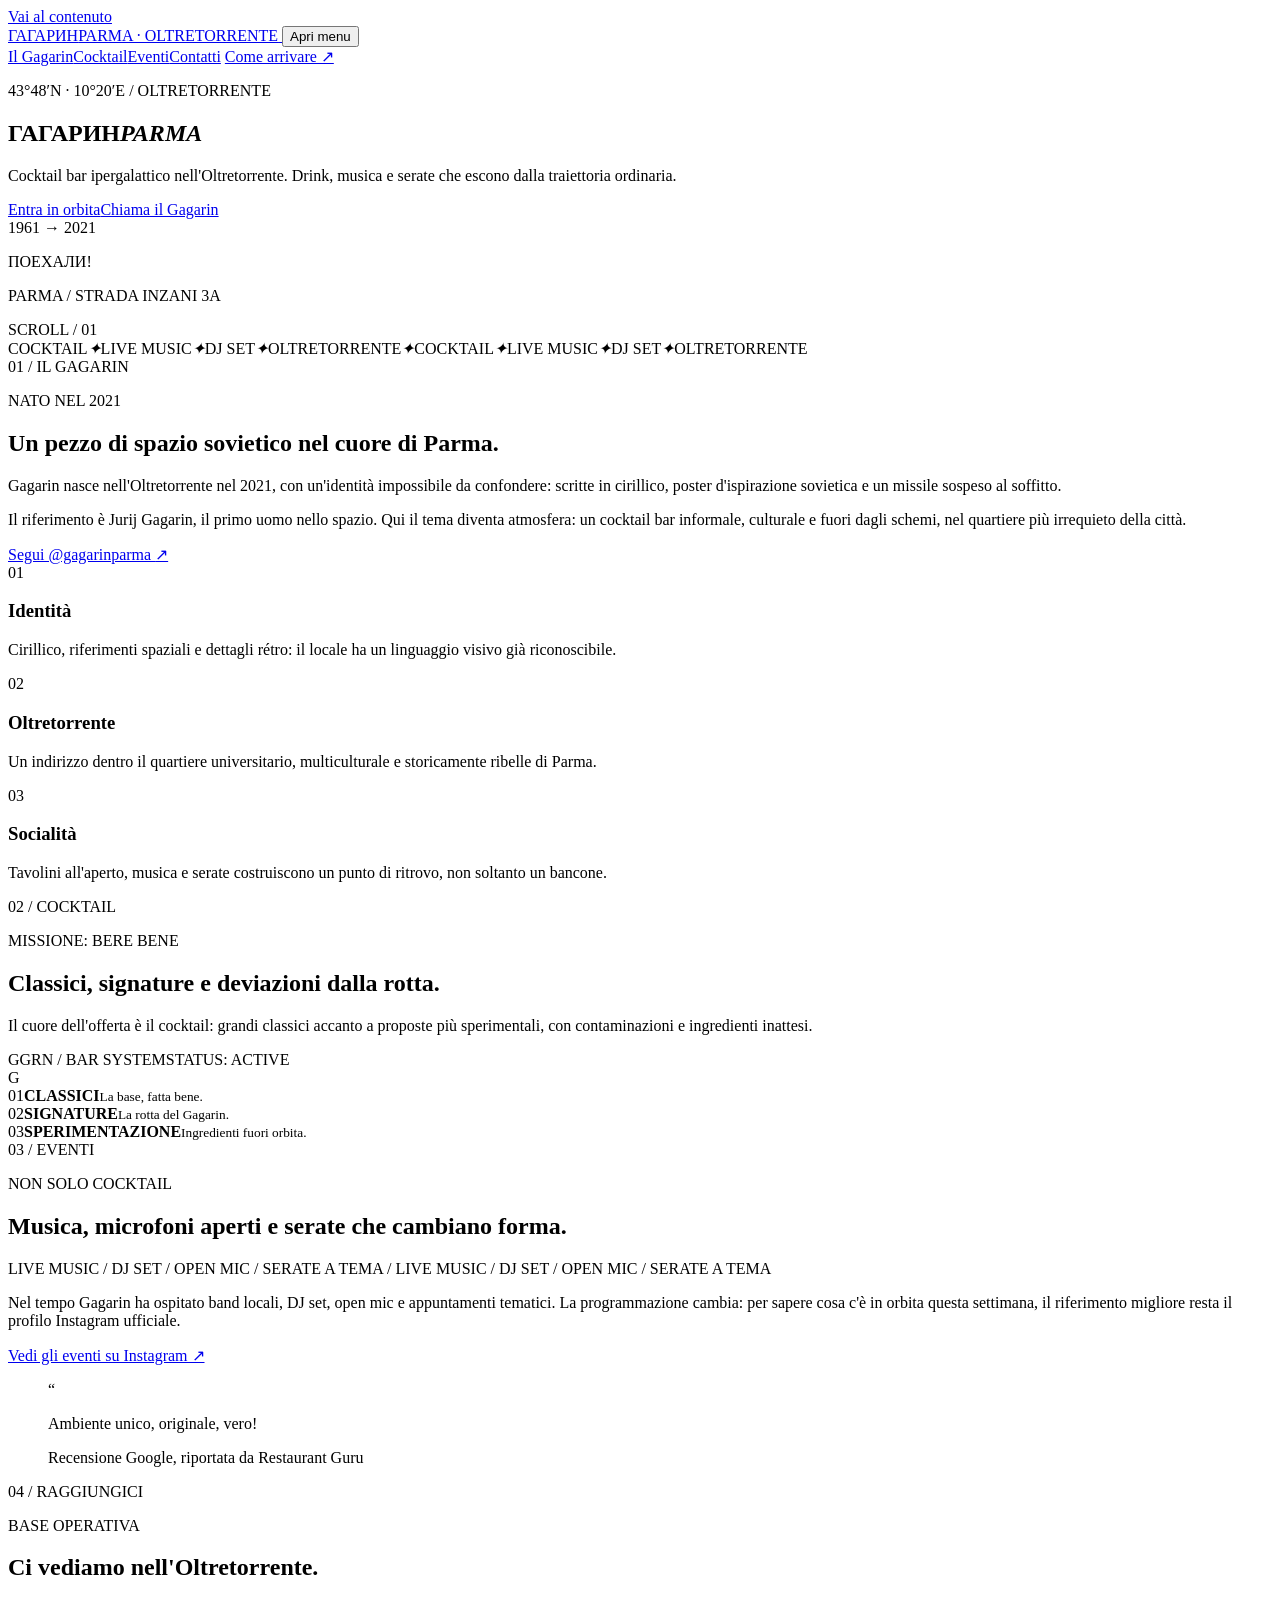
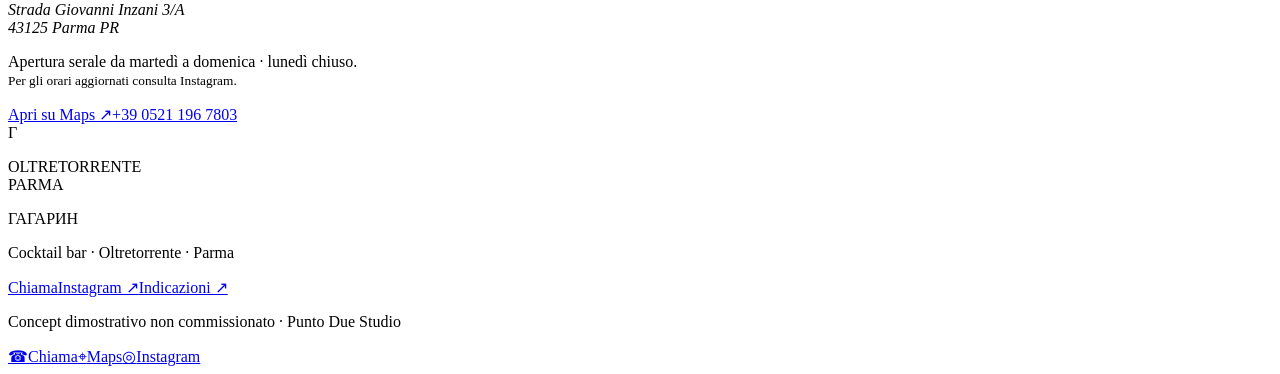
==== index.html @ 8538a8e5 "feat: add Gagarin demo homepage" ====
<!doctype html>
<html lang="it">
<head>
  <meta charset="utf-8">
  <meta name="viewport" content="width=device-width, initial-scale=1">
  <meta name="theme-color" content="#b62926">
  <title>Gagarin ГАГАРИН — Cocktail bar nell'Oltretorrente, Parma</title>
  <meta name="description" content="Concept demo per Gagarin ГАГАРИН, cocktail bar nell'Oltretorrente di Parma: cocktail, musica, eventi e atmosfera fuori orbita.">
  <meta property="og:title" content="Gagarin ГАГАРИН — Parma">
  <meta property="og:description" content="Cocktail bar ipergalattico nell'Oltretorrente: drink, musica ed eventi a Parma.">
  <meta property="og:type" content="website">
  <meta name="twitter:card" content="summary">
  <link rel="icon" href="assets/favicon.svg" type="image/svg+xml">
  <link rel="stylesheet" href="styles.css">
  <script type="application/ld+json">
  {
    "@context": "https://schema.org",
    "@type": "BarOrPub",
    "name": "Gagarin ГАГАРИН",
    "telephone": "+39 0521 196 7803",
    "address": {
      "@type": "PostalAddress",
      "streetAddress": "Strada Giovanni Inzani 3/A",
      "postalCode": "43125",
      "addressLocality": "Parma",
      "addressRegion": "PR",
      "addressCountry": "IT"
    },
    "sameAs": ["https://www.instagram.com/gagarinparma/"]
  }
  </script>
</head>
<body>
  <a class="skip-link" href="#main">Vai al contenuto</a>
  <header class="site-header" data-header>
    <a class="brand" href="#top" aria-label="Gagarin, torna all'inizio">
      <span class="brand-main">ГАГАРИН</span><span class="brand-sub">PARMA · OLTRETORRENTE</span>
    </a>
    <button class="menu-toggle" type="button" aria-expanded="false" aria-controls="site-nav" data-menu-toggle><span class="sr-only">Apri menu</span><span></span><span></span></button>
    <nav class="site-nav" id="site-nav" aria-label="Navigazione principale" data-nav>
      <a href="#gagarin">Il Gagarin</a><a href="#cocktail">Cocktail</a><a href="#eventi">Eventi</a><a href="#contatti">Contatti</a>
      <a class="nav-cta" href="https://www.google.com/maps/search/?api=1&query=Strada+Giovanni+Inzani+3%2FA+Parma" target="_blank" rel="noopener noreferrer">Come arrivare ↗</a>
    </nav>
  </header>
  <main id="main">
    <section class="hero" id="top" aria-labelledby="hero-title">
      <div class="hero-noise" aria-hidden="true"></div>
      <div class="hero-copy reveal">
        <p class="eyebrow">43°48′N · 10°20′E / OLTRETORRENTE</p>
        <h1 id="hero-title"><span>ГАГАРИН</span><em>PARMA</em></h1>
        <p class="hero-lead">Cocktail bar ipergalattico nell'Oltretorrente. Drink, musica e serate che escono dalla traiettoria ordinaria.</p>
        <div class="hero-actions"><a class="button button-primary" href="#cocktail">Entra in orbita</a><a class="button button-ghost" href="tel:+3905211967803">Chiama il Gagarin</a></div>
      </div>
      <div class="hero-poster reveal" aria-hidden="true">
        <div class="poster-stamp">1961 → 2021</div><div class="orbit orbit-one"></div><div class="orbit orbit-two"></div><div class="planet"></div>
        <div class="rocket"><span class="rocket-body"></span><span class="rocket-fin rocket-fin-a"></span><span class="rocket-fin rocket-fin-b"></span><span class="rocket-flame"></span></div>
        <p class="poster-word">ПОЕХАЛИ!</p><p class="poster-caption">PARMA / STRADA INZANI 3A</p>
      </div>
      <div class="hero-scroll" aria-hidden="true">SCROLL / 01</div>
    </section>
    <section class="ticker" aria-label="Caratteristiche del locale"><div class="ticker-track"><span>COCKTAIL</span><i>✦</i><span>LIVE MUSIC</span><i>✦</i><span>DJ SET</span><i>✦</i><span>OLTRETORRENTE</span><i>✦</i><span>COCKTAIL</span><i>✦</i><span>LIVE MUSIC</span><i>✦</i><span>DJ SET</span><i>✦</i><span>OLTRETORRENTE</span></div></section>
    <section class="section story" id="gagarin" aria-labelledby="story-title">
      <div class="section-index reveal">01 / IL GAGARIN</div>
      <div class="story-grid">
        <div class="story-heading reveal"><p class="eyebrow">NATO NEL 2021</p><h2 id="story-title">Un pezzo di spazio sovietico nel cuore di Parma.</h2></div>
        <div class="story-copy reveal"><p>Gagarin nasce nell'Oltretorrente nel 2021, con un'identità impossibile da confondere: scritte in cirillico, poster d'ispirazione sovietica e un missile sospeso al soffitto.</p><p>Il riferimento è Jurij Gagarin, il primo uomo nello spazio. Qui il tema diventa atmosfera: un cocktail bar informale, culturale e fuori dagli schemi, nel quartiere più irrequieto della città.</p><a class="text-link" href="https://www.instagram.com/gagarinparma/" target="_blank" rel="noopener noreferrer">Segui @gagarinparma <span>↗</span></a></div>
      </div>
      <div class="signal-grid" aria-label="Elementi distintivi del Gagarin">
        <article class="signal-card reveal"><span class="signal-number">01</span><h3>Identità</h3><p>Cirillico, riferimenti spaziali e dettagli rétro: il locale ha un linguaggio visivo già riconoscibile.</p></article>
        <article class="signal-card reveal"><span class="signal-number">02</span><h3>Oltretorrente</h3><p>Un indirizzo dentro il quartiere universitario, multiculturale e storicamente ribelle di Parma.</p></article>
        <article class="signal-card reveal"><span class="signal-number">03</span><h3>Socialità</h3><p>Tavolini all'aperto, musica e serate costruiscono un punto di ritrovo, non soltanto un bancone.</p></article>
      </div>
    </section>
    <section class="section cocktails" id="cocktail" aria-labelledby="cocktail-title">
      <div class="cocktail-intro reveal"><div class="section-index">02 / COCKTAIL</div><p class="eyebrow">MISSIONE: BERE BENE</p><h2 id="cocktail-title">Classici, signature e deviazioni dalla rotta.</h2><p>Il cuore dell'offerta è il cocktail: grandi classici accanto a proposte più sperimentali, con contaminazioni e ingredienti inattesi.</p></div>
      <div class="cocktail-console reveal"><div class="console-topline"><span>GGRN / BAR SYSTEM</span><span>STATUS: ACTIVE</span></div><div class="console-orbit" aria-hidden="true"><div class="console-core">G</div><span class="dot dot-a"></span><span class="dot dot-b"></span><span class="dot dot-c"></span></div><div class="console-list" aria-label="Tipologie di proposta"><div><span>01</span><strong>CLASSICI</strong><small>La base, fatta bene.</small></div><div><span>02</span><strong>SIGNATURE</strong><small>La rotta del Gagarin.</small></div><div><span>03</span><strong>SPERIMENTAZIONE</strong><small>Ingredienti fuori orbita.</small></div></div></div>
    </section>
    <section class="section events" id="eventi" aria-labelledby="events-title">
      <div class="events-heading reveal"><div class="section-index">03 / EVENTI</div><p class="eyebrow">NON SOLO COCKTAIL</p><h2 id="events-title">Musica, microfoni aperti e serate che cambiano forma.</h2></div>
      <div class="event-marquee" aria-hidden="true"><span>LIVE MUSIC / DJ SET / OPEN MIC / SERATE A TEMA / LIVE MUSIC / DJ SET / OPEN MIC / SERATE A TEMA</span></div>
      <div class="events-grid"><div class="event-copy reveal"><p>Nel tempo Gagarin ha ospitato band locali, DJ set, open mic e appuntamenti tematici. La programmazione cambia: per sapere cosa c'è in orbita questa settimana, il riferimento migliore resta il profilo Instagram ufficiale.</p><a class="button button-primary" href="https://www.instagram.com/gagarinparma/" target="_blank" rel="noopener noreferrer">Vedi gli eventi su Instagram ↗</a></div><blockquote class="review reveal"><span class="review-mark">“</span><p>Ambiente unico, originale, vero!</p><footer>Recensione Google, riportata da Restaurant Guru</footer></blockquote></div>
    </section>
    <section class="section visit" id="contatti" aria-labelledby="visit-title">
      <div class="visit-main reveal"><div class="section-index">04 / RAGGIUNGICI</div><p class="eyebrow">BASE OPERATIVA</p><h2 id="visit-title">Ci vediamo nell'Oltretorrente.</h2><address>Strada Giovanni Inzani 3/A<br>43125 Parma PR</address><p class="hours">Apertura serale da martedì a domenica · lunedì chiuso.<br><small>Per gli orari aggiornati consulta Instagram.</small></p><div class="visit-actions"><a class="button button-primary" href="https://www.google.com/maps/search/?api=1&query=Strada+Giovanni+Inzani+3%2FA+Parma" target="_blank" rel="noopener noreferrer">Apri su Maps ↗</a><a class="button button-ghost" href="tel:+3905211967803">+39 0521 196 7803</a></div></div>
      <div class="map-card reveal" aria-hidden="true"><div class="map-grid"></div><div class="map-route route-a"></div><div class="map-route route-b"></div><div class="map-pin"><span>Г</span></div><p>OLTRETORRENTE<br>PARMA</p></div>
    </section>
  </main>
  <footer class="site-footer"><div><span class="footer-logo">ГАГАРИН</span><p>Cocktail bar · Oltretorrente · Parma</p></div><div class="footer-links"><a href="tel:+3905211967803">Chiama</a><a href="https://www.instagram.com/gagarinparma/" target="_blank" rel="noopener noreferrer">Instagram ↗</a><a href="https://www.google.com/maps/search/?api=1&query=Strada+Giovanni+Inzani+3%2FA+Parma" target="_blank" rel="noopener noreferrer">Indicazioni ↗</a></div><p class="demo-note">Concept dimostrativo non commissionato · Punto Due Studio</p></footer>
  <nav class="mobile-dock" aria-label="Azioni rapide"><a href="tel:+3905211967803"><span>☎</span>Chiama</a><a href="https://www.google.com/maps/search/?api=1&query=Strada+Giovanni+Inzani+3%2FA+Parma" target="_blank" rel="noopener noreferrer"><span>⌖</span>Maps</a><a href="https://www.instagram.com/gagarinparma/" target="_blank" rel="noopener noreferrer"><span>◎</span>Instagram</a></nav>
  <script src="script.js" defer></script>
</body>
</html>
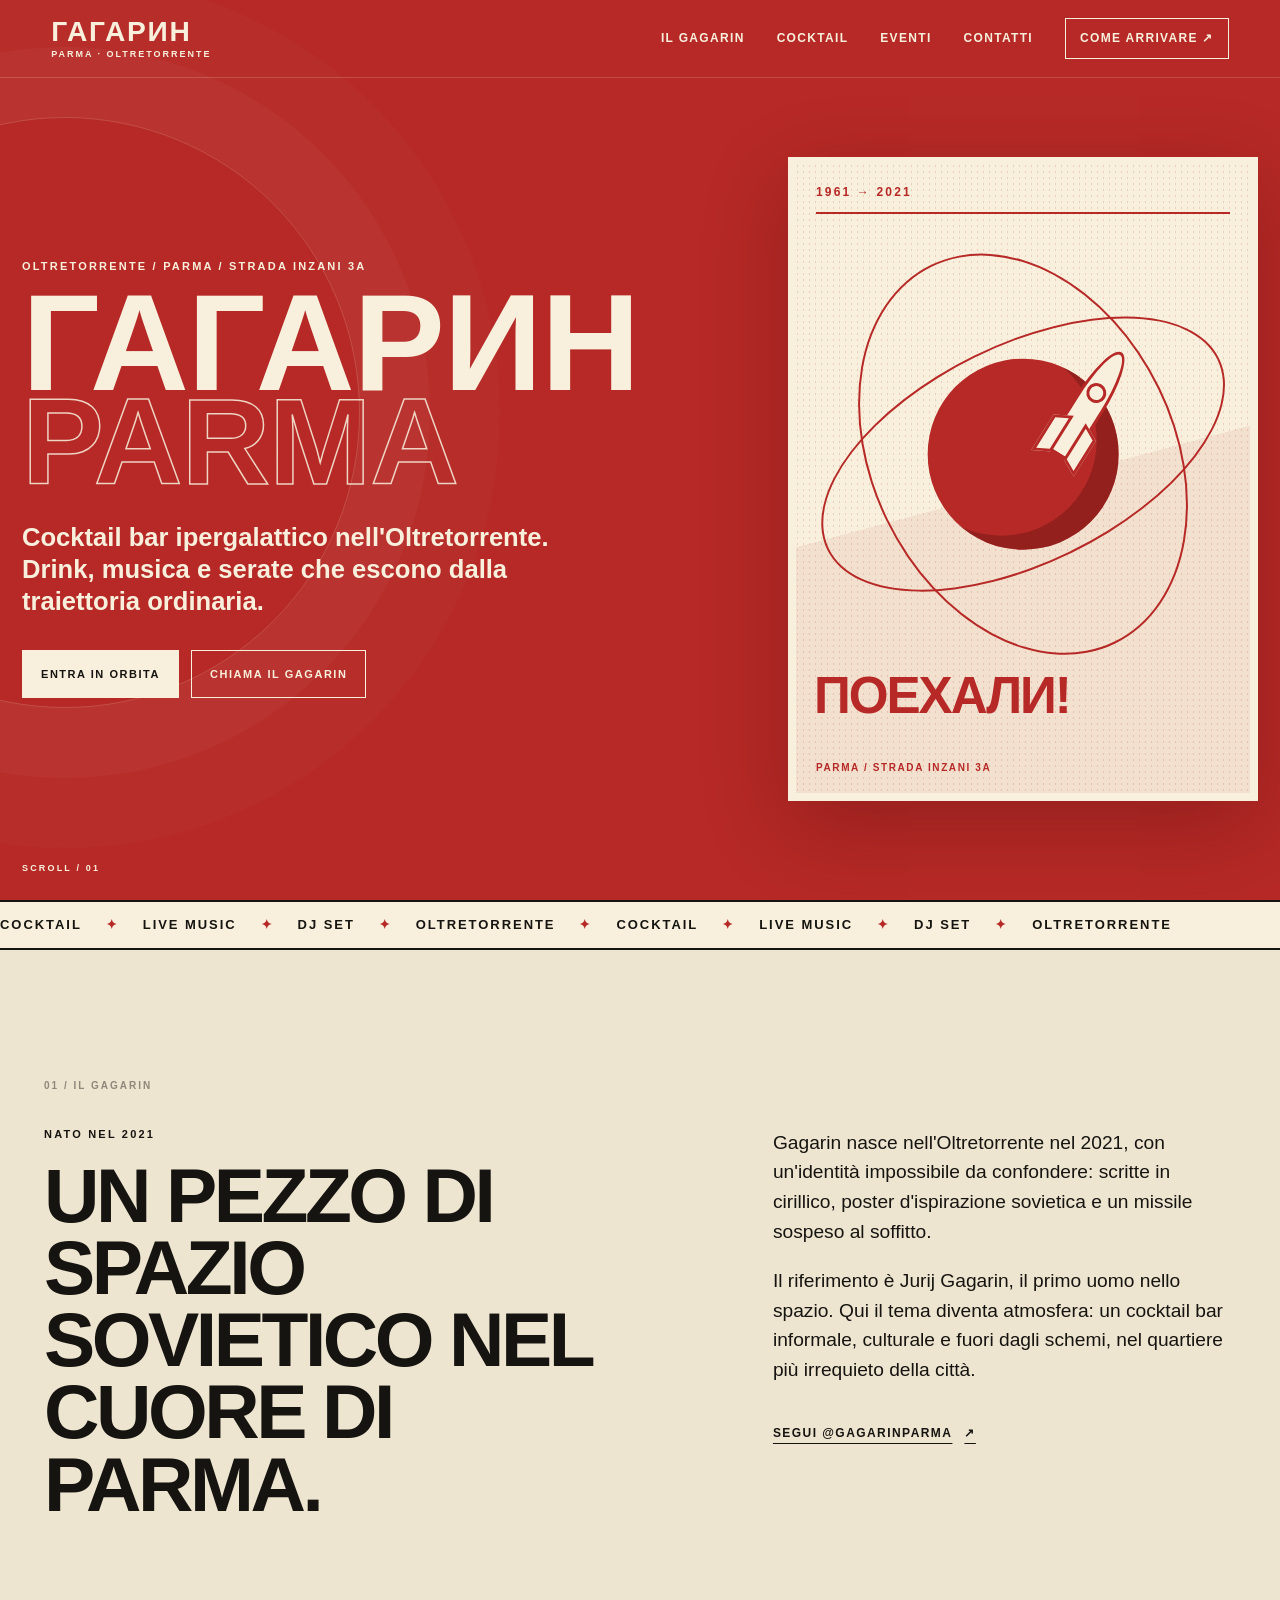
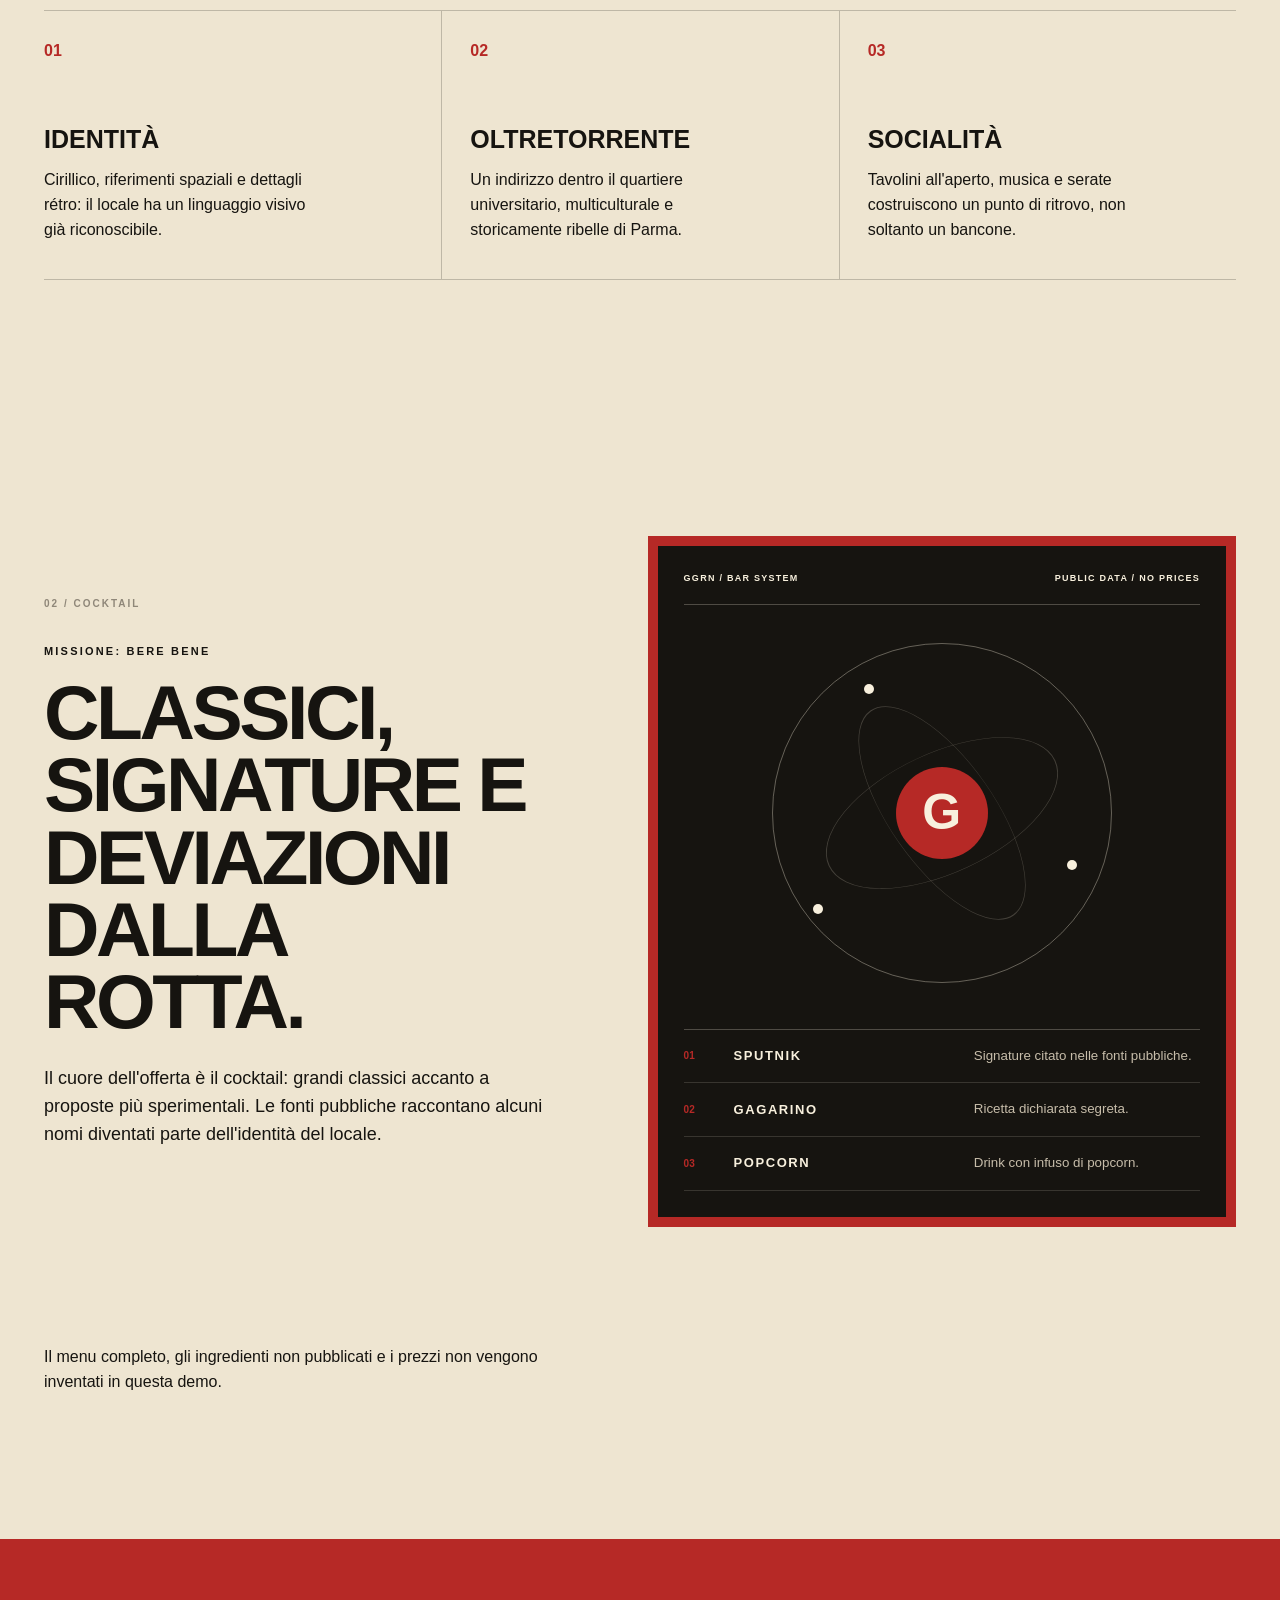
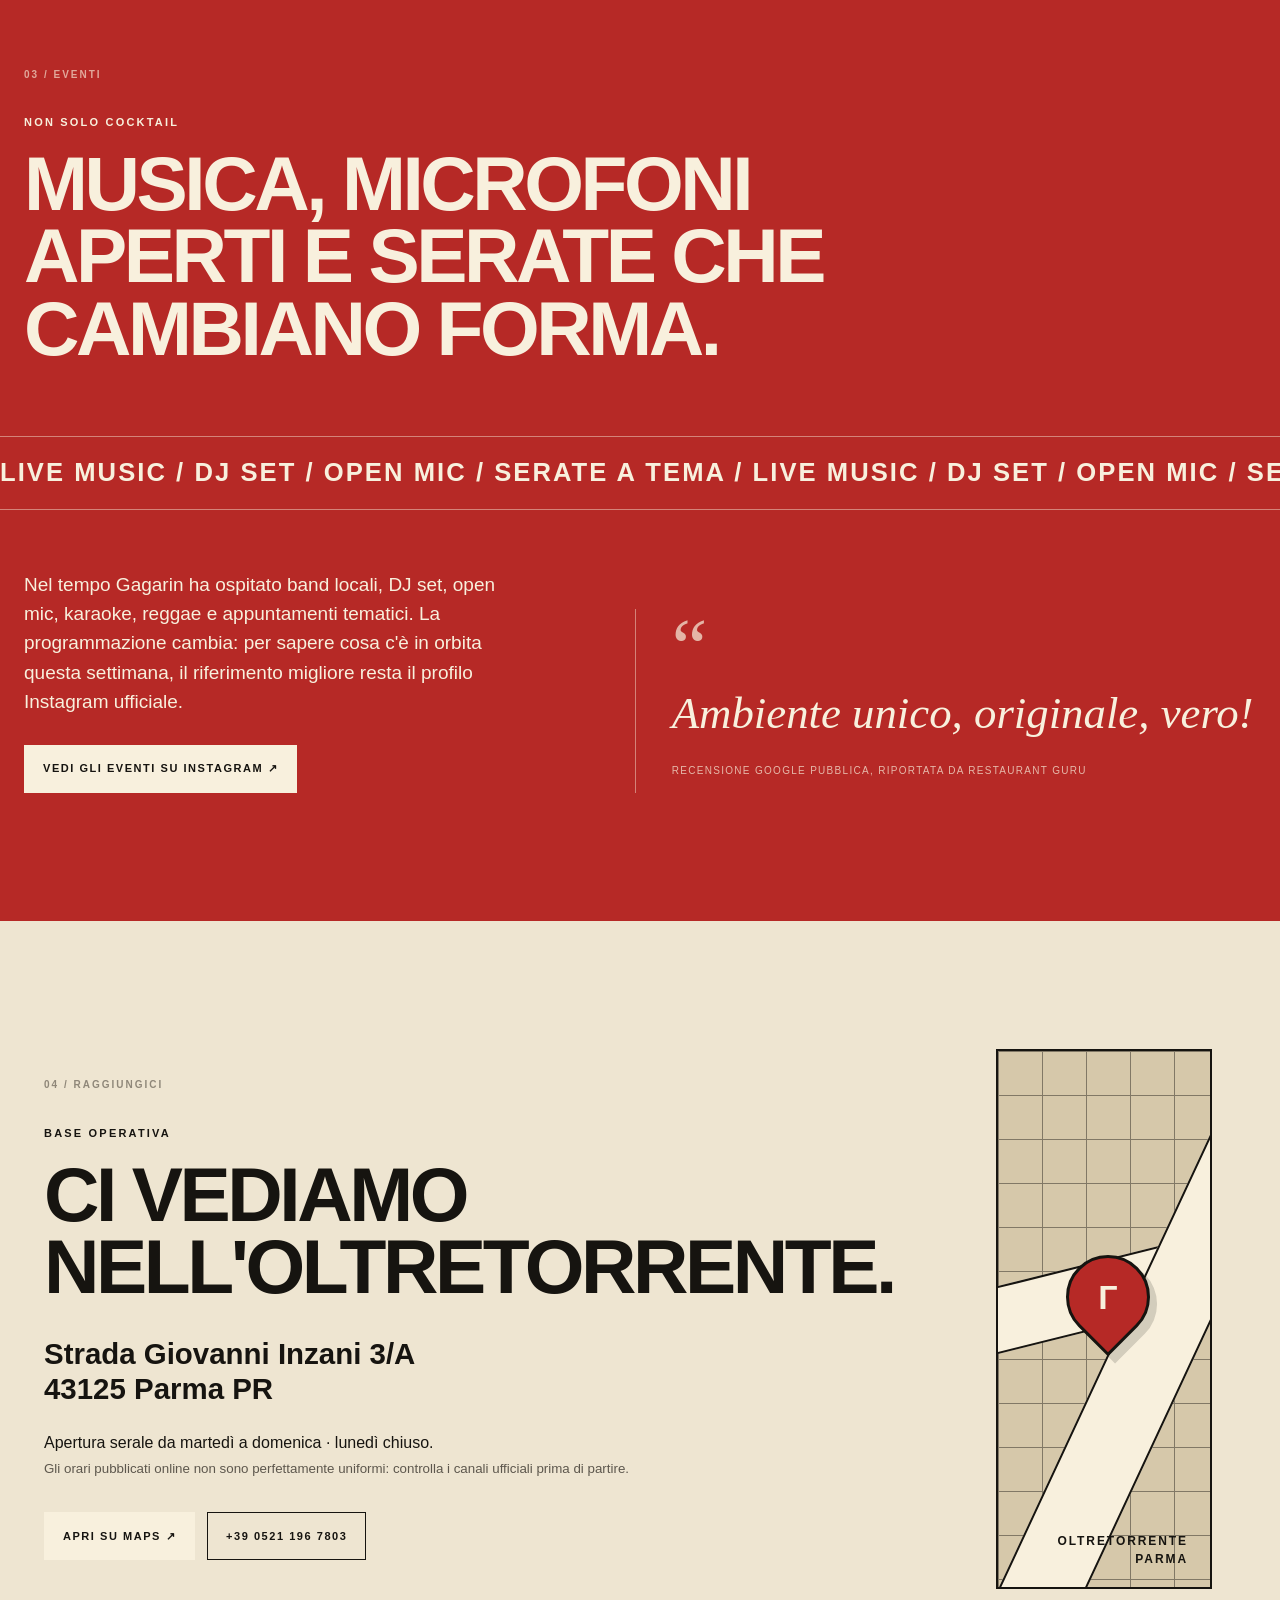
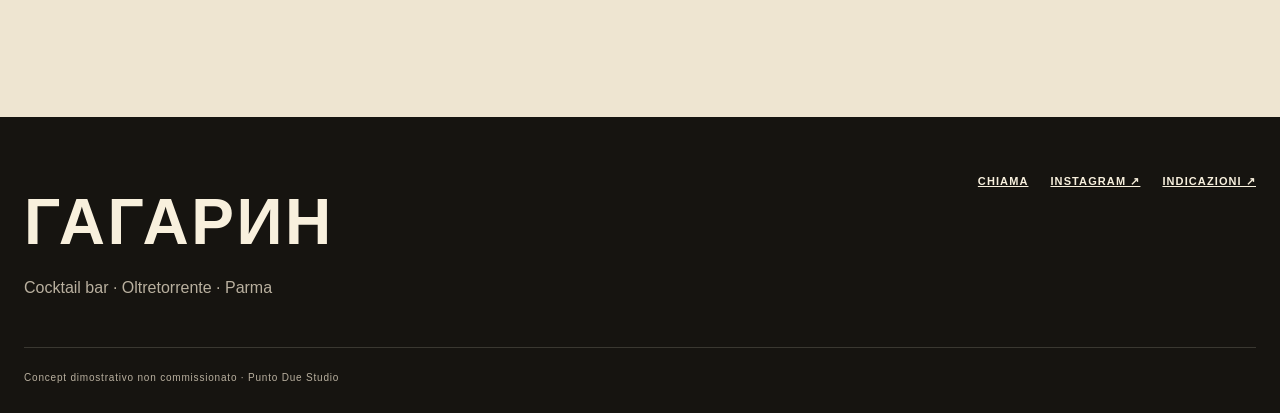
==== commit a5c4c31a: "Refine verified business content" ====
--- a/index.html
+++ b/index.html
@@ -9,6 +9,7 @@
   <meta property="og:title" content="Gagarin ГАГАРИН — Parma">
   <meta property="og:description" content="Cocktail bar ipergalattico nell'Oltretorrente: drink, musica ed eventi a Parma.">
   <meta property="og:type" content="website">
+  <meta property="og:locale" content="it_IT">
   <meta name="twitter:card" content="summary">
   <link rel="icon" href="assets/favicon.svg" type="image/svg+xml">
   <link rel="stylesheet" href="styles.css">
@@ -39,14 +40,14 @@
     <button class="menu-toggle" type="button" aria-expanded="false" aria-controls="site-nav" data-menu-toggle><span class="sr-only">Apri menu</span><span></span><span></span></button>
     <nav class="site-nav" id="site-nav" aria-label="Navigazione principale" data-nav>
       <a href="#gagarin">Il Gagarin</a><a href="#cocktail">Cocktail</a><a href="#eventi">Eventi</a><a href="#contatti">Contatti</a>
-      <a class="nav-cta" href="https://www.google.com/maps/search/?api=1&query=Strada+Giovanni+Inzani+3%2FA+Parma" target="_blank" rel="noopener noreferrer">Come arrivare ↗</a>
+      <a class="nav-cta" href="https://www.google.com/maps/search/?api=1&query=Gagarin+Strada+Giovanni+Inzani+3%2FA+Parma" target="_blank" rel="noopener noreferrer">Come arrivare ↗</a>
     </nav>
   </header>
   <main id="main">
     <section class="hero" id="top" aria-labelledby="hero-title">
       <div class="hero-noise" aria-hidden="true"></div>
       <div class="hero-copy reveal">
-        <p class="eyebrow">43°48′N · 10°20′E / OLTRETORRENTE</p>
+        <p class="eyebrow">OLTRETORRENTE / PARMA / STRADA INZANI 3A</p>
         <h1 id="hero-title"><span>ГАГАРИН</span><em>PARMA</em></h1>
         <p class="hero-lead">Cocktail bar ipergalattico nell'Oltretorrente. Drink, musica e serate che escono dalla traiettoria ordinaria.</p>
         <div class="hero-actions"><a class="button button-primary" href="#cocktail">Entra in orbita</a><a class="button button-ghost" href="tel:+3905211967803">Chiama il Gagarin</a></div>
@@ -72,21 +73,22 @@
       </div>
     </section>
     <section class="section cocktails" id="cocktail" aria-labelledby="cocktail-title">
-      <div class="cocktail-intro reveal"><div class="section-index">02 / COCKTAIL</div><p class="eyebrow">MISSIONE: BERE BENE</p><h2 id="cocktail-title">Classici, signature e deviazioni dalla rotta.</h2><p>Il cuore dell'offerta è il cocktail: grandi classici accanto a proposte più sperimentali, con contaminazioni e ingredienti inattesi.</p></div>
-      <div class="cocktail-console reveal"><div class="console-topline"><span>GGRN / BAR SYSTEM</span><span>STATUS: ACTIVE</span></div><div class="console-orbit" aria-hidden="true"><div class="console-core">G</div><span class="dot dot-a"></span><span class="dot dot-b"></span><span class="dot dot-c"></span></div><div class="console-list" aria-label="Tipologie di proposta"><div><span>01</span><strong>CLASSICI</strong><small>La base, fatta bene.</small></div><div><span>02</span><strong>SIGNATURE</strong><small>La rotta del Gagarin.</small></div><div><span>03</span><strong>SPERIMENTAZIONE</strong><small>Ingredienti fuori orbita.</small></div></div></div>
+      <div class="cocktail-intro reveal"><div class="section-index">02 / COCKTAIL</div><p class="eyebrow">MISSIONE: BERE BENE</p><h2 id="cocktail-title">Classici, signature e deviazioni dalla rotta.</h2><p>Il cuore dell'offerta è il cocktail: grandi classici accanto a proposte più sperimentali. Le fonti pubbliche raccontano alcuni nomi diventati parte dell'identità del locale.</p></div>
+      <div class="cocktail-console reveal"><div class="console-topline"><span>GGRN / BAR SYSTEM</span><span>PUBLIC DATA / NO PRICES</span></div><div class="console-orbit" aria-hidden="true"><div class="console-core">G</div><span class="dot dot-a"></span><span class="dot dot-b"></span><span class="dot dot-c"></span></div><div class="console-list" aria-label="Cocktail citati da fonti pubbliche"><div><span>01</span><strong>SPUTNIK</strong><small>Signature citato nelle fonti pubbliche.</small></div><div><span>02</span><strong>GAGARINO</strong><small>Ricetta dichiarata segreta.</small></div><div><span>03</span><strong>POPCORN</strong><small>Drink con infuso di popcorn.</small></div></div></div>
+      <p class="data-note">Il menu completo, gli ingredienti non pubblicati e i prezzi non vengono inventati in questa demo.</p>
     </section>
     <section class="section events" id="eventi" aria-labelledby="events-title">
       <div class="events-heading reveal"><div class="section-index">03 / EVENTI</div><p class="eyebrow">NON SOLO COCKTAIL</p><h2 id="events-title">Musica, microfoni aperti e serate che cambiano forma.</h2></div>
       <div class="event-marquee" aria-hidden="true"><span>LIVE MUSIC / DJ SET / OPEN MIC / SERATE A TEMA / LIVE MUSIC / DJ SET / OPEN MIC / SERATE A TEMA</span></div>
-      <div class="events-grid"><div class="event-copy reveal"><p>Nel tempo Gagarin ha ospitato band locali, DJ set, open mic e appuntamenti tematici. La programmazione cambia: per sapere cosa c'è in orbita questa settimana, il riferimento migliore resta il profilo Instagram ufficiale.</p><a class="button button-primary" href="https://www.instagram.com/gagarinparma/" target="_blank" rel="noopener noreferrer">Vedi gli eventi su Instagram ↗</a></div><blockquote class="review reveal"><span class="review-mark">“</span><p>Ambiente unico, originale, vero!</p><footer>Recensione Google, riportata da Restaurant Guru</footer></blockquote></div>
+      <div class="events-grid"><div class="event-copy reveal"><p>Nel tempo Gagarin ha ospitato band locali, DJ set, open mic, karaoke, reggae e appuntamenti tematici. La programmazione cambia: per sapere cosa c'è in orbita questa settimana, il riferimento migliore resta il profilo Instagram ufficiale.</p><a class="button button-primary" href="https://www.instagram.com/gagarinparma/" target="_blank" rel="noopener noreferrer">Vedi gli eventi su Instagram ↗</a></div><blockquote class="review reveal"><span class="review-mark">“</span><p>Ambiente unico, originale, vero!</p><footer>Recensione Google pubblica, riportata da Restaurant Guru</footer></blockquote></div>
     </section>
     <section class="section visit" id="contatti" aria-labelledby="visit-title">
-      <div class="visit-main reveal"><div class="section-index">04 / RAGGIUNGICI</div><p class="eyebrow">BASE OPERATIVA</p><h2 id="visit-title">Ci vediamo nell'Oltretorrente.</h2><address>Strada Giovanni Inzani 3/A<br>43125 Parma PR</address><p class="hours">Apertura serale da martedì a domenica · lunedì chiuso.<br><small>Per gli orari aggiornati consulta Instagram.</small></p><div class="visit-actions"><a class="button button-primary" href="https://www.google.com/maps/search/?api=1&query=Strada+Giovanni+Inzani+3%2FA+Parma" target="_blank" rel="noopener noreferrer">Apri su Maps ↗</a><a class="button button-ghost" href="tel:+3905211967803">+39 0521 196 7803</a></div></div>
+      <div class="visit-main reveal"><div class="section-index">04 / RAGGIUNGICI</div><p class="eyebrow">BASE OPERATIVA</p><h2 id="visit-title">Ci vediamo nell'Oltretorrente.</h2><address>Strada Giovanni Inzani 3/A<br>43125 Parma PR</address><p class="hours">Apertura serale da martedì a domenica · lunedì chiuso.<br><small>Gli orari pubblicati online non sono perfettamente uniformi: controlla i canali ufficiali prima di partire.</small></p><div class="visit-actions"><a class="button button-primary" href="https://www.google.com/maps/search/?api=1&query=Gagarin+Strada+Giovanni+Inzani+3%2FA+Parma" target="_blank" rel="noopener noreferrer">Apri su Maps ↗</a><a class="button button-ghost" href="tel:+3905211967803">+39 0521 196 7803</a></div></div>
       <div class="map-card reveal" aria-hidden="true"><div class="map-grid"></div><div class="map-route route-a"></div><div class="map-route route-b"></div><div class="map-pin"><span>Г</span></div><p>OLTRETORRENTE<br>PARMA</p></div>
     </section>
   </main>
-  <footer class="site-footer"><div><span class="footer-logo">ГАГАРИН</span><p>Cocktail bar · Oltretorrente · Parma</p></div><div class="footer-links"><a href="tel:+3905211967803">Chiama</a><a href="https://www.instagram.com/gagarinparma/" target="_blank" rel="noopener noreferrer">Instagram ↗</a><a href="https://www.google.com/maps/search/?api=1&query=Strada+Giovanni+Inzani+3%2FA+Parma" target="_blank" rel="noopener noreferrer">Indicazioni ↗</a></div><p class="demo-note">Concept dimostrativo non commissionato · Punto Due Studio</p></footer>
-  <nav class="mobile-dock" aria-label="Azioni rapide"><a href="tel:+3905211967803"><span>☎</span>Chiama</a><a href="https://www.google.com/maps/search/?api=1&query=Strada+Giovanni+Inzani+3%2FA+Parma" target="_blank" rel="noopener noreferrer"><span>⌖</span>Maps</a><a href="https://www.instagram.com/gagarinparma/" target="_blank" rel="noopener noreferrer"><span>◎</span>Instagram</a></nav>
+  <footer class="site-footer"><div><span class="footer-logo">ГАГАРИН</span><p>Cocktail bar · Oltretorrente · Parma</p></div><div class="footer-links"><a href="tel:+3905211967803">Chiama</a><a href="https://www.instagram.com/gagarinparma/" target="_blank" rel="noopener noreferrer">Instagram ↗</a><a href="https://www.google.com/maps/search/?api=1&query=Gagarin+Strada+Giovanni+Inzani+3%2FA+Parma" target="_blank" rel="noopener noreferrer">Indicazioni ↗</a></div><p class="demo-note">Concept dimostrativo non commissionato · Punto Due Studio</p></footer>
+  <nav class="mobile-dock" aria-label="Azioni rapide"><a href="tel:+3905211967803"><span aria-hidden="true">☎</span>Chiama</a><a href="https://www.google.com/maps/search/?api=1&query=Gagarin+Strada+Giovanni+Inzani+3%2FA+Parma" target="_blank" rel="noopener noreferrer"><span aria-hidden="true">⌖</span>Maps</a><a href="https://www.instagram.com/gagarinparma/" target="_blank" rel="noopener noreferrer"><span aria-hidden="true">◎</span>Instagram</a></nav>
   <script src="script.js" defer></script>
 </body>
 </html>
--- a/styles.css
+++ b/styles.css
@@ -0,0 +1,3 @@
+@import "assets/base.css";
+@import "assets/sections.css";
+@import "assets/responsive.css";
